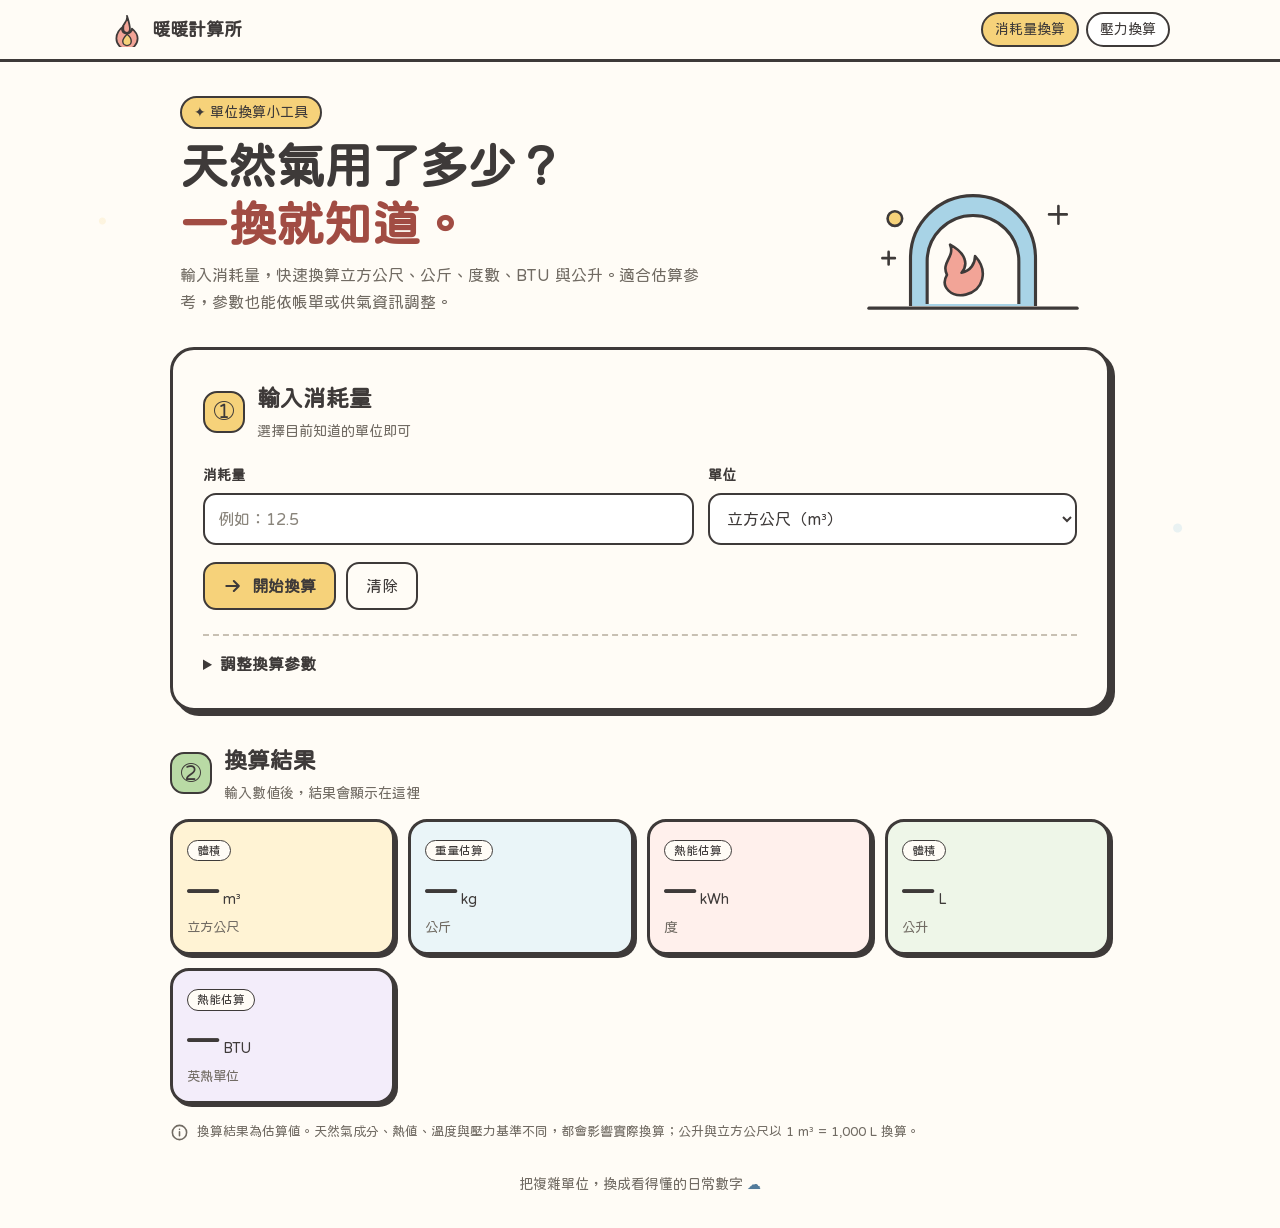
==== index.html @ 9965fb54 "建立瓦斯消耗與壓力換算工具網站 Co-authored-by: Copilot <223556219+Copilot@users.noreply.github.com>" ====
<!doctype html>
<html lang="zh-Hant-TW">
<head>
  <meta charset="utf-8">
  <meta name="viewport" content="width=device-width, initial-scale=1, viewport-fit=cover">
  <meta name="theme-color" content="#FFFCF6">
  <meta name="description" content="天然氣消耗量單位換算工具，可換算立方公尺、公斤、度（kWh）、BTU 與公升。">
  <title>天然氣消耗量換算｜暖暖計算所</title>
  <link rel="preconnect" href="https://fonts.googleapis.com">
  <link rel="preconnect" href="https://fonts.gstatic.com" crossorigin>
  <link href="https://fonts.googleapis.com/css2?family=Huninn&display=swap" rel="stylesheet">
  <link rel="stylesheet" href="gas.css">
  <script src="gas.js" defer></script>
</head>
<body>
  <header class="topbar">
    <a class="brand" href="index.html" aria-label="暖暖計算所首頁">
      <svg viewBox="0 0 48 48" aria-hidden="true">
        <path d="M24 4c2 9-7 11-7 19 0 4 3 6 7 6s7-3 7-7c5 4 8 9 8 14a15 15 0 0 1-30 0c0-7 4-13 10-17-1 6 1 9 5 9 5 0 6-5 0-24Z" fill="#F2A497" stroke="#3E3A39" stroke-width="2.5" stroke-linejoin="round"/>
        <path d="M24 30c-4 4-6 7-6 10a6 6 0 0 0 12 0c0-3-2-7-6-10Z" fill="#F6D27A" stroke="#3E3A39" stroke-width="2"/>
      </svg>
      <span>暖暖計算所</span>
    </a>
    <nav class="page-nav" aria-label="瓦斯換算工具">
      <a class="page-nav__link page-nav__link--active" href="index.html" aria-current="page">消耗量換算</a>
      <a class="page-nav__link" href="pressure.html">壓力換算</a>
    </nav>
  </header>

  <main class="page">
    <section class="intro" aria-labelledby="page-title">
      <p class="eyebrow"><span aria-hidden="true">✦</span> 單位換算小工具</p>
      <h1 id="page-title">天然氣用了多少？<br><span>一換就知道。</span></h1>
      <p class="intro__copy">輸入消耗量，快速換算立方公尺、公斤、度數、BTU 與公升。適合估算參考，參數也能依帳單或供氣資訊調整。</p>
      <div class="doodle" aria-hidden="true">
        <svg viewBox="0 0 240 150">
          <path d="M20 124h200" fill="none" stroke="#3E3A39" stroke-width="3" stroke-linecap="round"/>
          <path d="M60 122V76a60 60 0 0 1 120 0v46" fill="#A8D3E6" stroke="#3E3A39" stroke-width="3"/>
          <path d="M76 120V79a44 44 0 0 1 88 0v41" fill="#FFFCF6" stroke="#3E3A39" stroke-width="3"/>
          <path d="M95 92c-6-12 8-17 3-29 15 8 18 19 11 27 9-2 13-9 13-16 13 14 8 33-9 37-13 3-25-7-18-19Z" fill="#F2A497" stroke="#3E3A39" stroke-width="2.5" stroke-linejoin="round"/>
          <circle cx="45" cy="38" r="7" fill="#F6D27A" stroke="#3E3A39" stroke-width="2.5"/>
          <path d="M193 34h17m-8-8v17" stroke="#3E3A39" stroke-width="2.5" stroke-linecap="round"/>
          <path d="M33 76h12m-6-6v12" stroke="#3E3A39" stroke-width="2.5" stroke-linecap="round"/>
        </svg>
      </div>
    </section>

    <section class="calculator card" aria-labelledby="calculator-title">
      <div class="section-title">
        <span class="section-icon" aria-hidden="true">①</span>
        <div>
          <h2 id="calculator-title">輸入消耗量</h2>
          <p>選擇目前知道的單位即可</p>
        </div>
      </div>

      <form id="conversion-form" novalidate>
        <div class="input-row">
          <label class="field" for="amount">
            <span class="field__label">消耗量</span>
            <input id="amount" name="amount" type="number" min="0" step="any" inputmode="decimal" placeholder="例如：12.5" aria-describedby="form-error">
          </label>
          <label class="field field--unit" for="unit">
            <span class="field__label">單位</span>
            <select id="unit" name="unit">
              <option value="m3">立方公尺（m³）</option>
              <option value="kg">公斤（kg）</option>
              <option value="kwh">度（kWh）</option>
              <option value="btu">英熱單位（BTU）</option>
              <option value="l">公升（L）</option>
            </select>
          </label>
        </div>
        <p id="form-error" class="form-error" role="alert" hidden></p>
        <div class="actions">
          <button class="button button--primary" type="submit">
            <svg viewBox="0 0 24 24" aria-hidden="true"><path d="M4 12h15m-6-6 6 6-6 6" fill="none" stroke="currentColor" stroke-width="2.5" stroke-linecap="round" stroke-linejoin="round"/></svg>
            開始換算
          </button>
          <button class="button button--quiet" id="clear-button" type="reset">清除</button>
        </div>
      </form>

      <details class="settings">
        <summary>調整換算參數</summary>
        <p class="settings__hint">預設為估算值；若有帳單或供氣商提供的資料，請以實際資訊替換。</p>
        <div class="settings__grid">
          <label class="field" for="energy-factor">
            <span class="field__label">每立方公尺熱值（kWh/m³）</span>
            <input id="energy-factor" type="number" min="0" step="any" value="10.55" inputmode="decimal">
          </label>
          <label class="field" for="density-factor">
            <span class="field__label">每立方公尺重量（kg/m³）</span>
            <input id="density-factor" type="number" min="0" step="any" value="0.72" inputmode="decimal">
          </label>
        </div>
      </details>
    </section>

    <section class="results" aria-labelledby="results-title" aria-live="polite">
      <div class="section-title section-title--results">
        <span class="section-icon section-icon--green" aria-hidden="true">②</span>
        <div>
          <h2 id="results-title">換算結果</h2>
          <p id="result-caption">輸入數值後，結果會顯示在這裡</p>
        </div>
      </div>
      <div class="result-grid">
        <article class="result-card result-card--yellow">
          <span class="result-card__label">體積</span>
          <p class="result-value"><output id="result-m3">—</output><span>m³</span></p>
          <small>立方公尺</small>
        </article>
        <article class="result-card result-card--blue">
          <span class="result-card__label">重量估算</span>
          <p class="result-value"><output id="result-kg">—</output><span>kg</span></p>
          <small>公斤</small>
        </article>
        <article class="result-card result-card--coral">
          <span class="result-card__label">熱能估算</span>
          <p class="result-value"><output id="result-kwh">—</output><span>kWh</span></p>
          <small>度</small>
        </article>
        <article class="result-card result-card--green">
          <span class="result-card__label">體積</span>
          <p class="result-value"><output id="result-l">—</output><span>L</span></p>
          <small>公升</small>
        </article>
        <article class="result-card result-card--purple">
          <span class="result-card__label">熱能估算</span>
          <p class="result-value"><output id="result-btu">—</output><span>BTU</span></p>
          <small>英熱單位</small>
        </article>
      </div>
      <p class="disclaimer">
        <svg viewBox="0 0 24 24" aria-hidden="true"><circle cx="12" cy="12" r="9" fill="none" stroke="currentColor" stroke-width="2"/><path d="M12 11v5m0-8h.01" stroke="currentColor" stroke-width="2" stroke-linecap="round"/></svg>
        換算結果為估算值。天然氣成分、熱值、溫度與壓力基準不同，都會影響實際換算；公升與立方公尺以 1 m³ = 1,000 L 換算。
      </p>
    </section>

    <footer class="footer">把複雜單位，換成看得懂的日常數字 <span aria-hidden="true">☁</span></footer>
  </main>
</body>
</html>
---- gas.css ----
:root {
  color-scheme: light;
  --paper: #fffcf6;
  --ink: #3e3a39;
  --muted: #716b63;
  --coral: #f2a497;
  --yellow: #f6d27a;
  --blue: #a8d3e6;
  --green: #b9daa5;
  --line: 3px solid var(--ink);
  --shadow: 5px 5px 0 var(--ink);
  font-family: "Huninn", "PingFang TC", "Noto Sans TC", "Microsoft JhengHei", sans-serif;
  scroll-behavior: smooth;
}

*, *::before, *::after { box-sizing: border-box; }

body {
  margin: 0;
  color: var(--ink);
  background:
    radial-gradient(circle at 8% 18%, rgb(246 210 122 / 18%) 0 3px, transparent 4px),
    radial-gradient(circle at 92% 43%, rgb(168 211 230 / 25%) 0 4px, transparent 5px),
    var(--paper);
  font-size: 16px;
  line-height: 1.65;
}

button, input, select { font: inherit; }
button, select { color: inherit; }
a { color: inherit; }
svg { display: block; }
:focus-visible { outline: 3px dashed #527b65; outline-offset: 4px; }

.topbar {
  display: flex;
  min-height: 62px;
  align-items: center;
  justify-content: space-between;
  gap: 12px;
  border-bottom: var(--line);
  background: var(--paper);
  padding: 8px max(16px, calc((100vw - 1060px) / 2));
}

.brand {
  display: inline-flex;
  align-items: center;
  gap: 8px;
  font-size: 18px;
  font-weight: 700;
  text-decoration: none;
  white-space: nowrap;
}

.brand svg { width: 34px; height: 34px; }
.page-nav { display: flex; flex-wrap: wrap; justify-content: flex-end; gap: 7px; }
.page-nav__link { border: 2px solid var(--ink); border-radius: 999px; background: white; padding: 4px 12px; font-size: 14px; text-decoration: none; transition: background .15s ease; }
.page-nav__link:hover, .page-nav__link--active { background: var(--yellow); }

.page { width: min(940px, calc(100% - 32px)); margin: 0 auto; padding-bottom: 32px; }

.intro {
  position: relative;
  display: grid;
  min-height: 250px;
  align-content: center;
  padding: 34px 270px 32px 10px;
}

.eyebrow {
  width: fit-content;
  margin: 0 0 9px;
  border: 2px solid var(--ink);
  border-radius: 999px;
  background: var(--yellow);
  padding: 3px 12px;
  font-size: 14px;
}

h1, h2, p { margin-top: 0; }
h1 { margin-bottom: 9px; font-size: clamp(32px, 5vw, 48px); line-height: 1.2; }
h1 span { color: #a14c43; }
.intro__copy { max-width: 530px; margin: 0; color: var(--muted); }
.doodle { position: absolute; right: 12px; bottom: 12px; width: min(250px, 34%); }

.card { border: var(--line); border-radius: 24px; background: var(--paper); box-shadow: var(--shadow); }
.calculator { padding: clamp(18px, 4vw, 30px); }
.section-title { display: flex; align-items: center; gap: 12px; margin-bottom: 21px; }
.section-icon { display: grid; width: 42px; height: 42px; flex: 0 0 42px; place-items: center; border: 2px solid var(--ink); border-radius: 14px; background: var(--yellow); font-size: 22px; }
.section-icon--green { background: var(--green); }
.section-title h2 { margin: 0; font-size: 23px; }
.section-title p { margin: 2px 0 0; color: var(--muted); font-size: 14px; }

.input-row { display: grid; grid-template-columns: minmax(0, 1fr) minmax(190px, .75fr); gap: 14px; }
.field { display: grid; gap: 6px; min-width: 0; }
.field__label { font-size: 14px; font-weight: 700; }
.field input, .field select {
  width: 100%;
  min-height: 52px;
  border: 2px solid var(--ink);
  border-radius: 13px;
  background: white;
  padding: 9px 13px;
}
.field input::placeholder { color: #89847b; }
.field input:focus, .field select:focus { outline: 3px dashed #527b65; outline-offset: 3px; }

.actions { display: flex; flex-wrap: wrap; gap: 10px; margin-top: 17px; }
.button { display: inline-flex; min-height: 48px; align-items: center; justify-content: center; gap: 9px; border: 2px solid var(--ink); border-radius: 13px; padding: 8px 18px; cursor: pointer; transition: transform .15s ease, box-shadow .15s ease; }
.button:hover { transform: translateY(-2px); box-shadow: 2px 3px 0 var(--ink); }
.button--primary { background: var(--yellow); font-weight: 700; }
.button--primary svg { width: 20px; height: 20px; }
.button--quiet { background: transparent; }

.form-error { margin: 10px 0 0; color: #9d2922; font-size: 14px; }
.settings { margin-top: 24px; border-top: 2px dashed #c8c0b3; padding-top: 15px; }
.settings summary { width: fit-content; cursor: pointer; font-weight: 700; }
.settings__hint { margin: 8px 0 12px; color: var(--muted); font-size: 14px; }
.settings__grid { display: grid; grid-template-columns: repeat(2, minmax(0, 1fr)); gap: 14px; }
.settings .field input { min-height: 45px; }

.results { padding-top: 31px; }
.section-title--results { margin-bottom: 14px; }
.result-grid { display: grid; grid-template-columns: repeat(4, minmax(0, 1fr)); gap: 13px; }
.result-card { min-width: 0; border: var(--line); border-radius: 19px; padding: 14px; box-shadow: 3px 3px 0 var(--ink); }
.result-card--yellow { background: #fff3d4; }
.result-card--blue { background: #eaf5f8; }
.result-card--coral { background: #fff0ec; }
.result-card--green { background: #eef6e8; }
.result-card--purple { background: #f3edfa; }
.result-card__label { display: inline-block; border: 1.5px solid var(--ink); border-radius: 999px; background: var(--paper); padding: 0 9px; font-size: 12px; }
.result-value { display: flex; align-items: baseline; gap: 5px; overflow-wrap: anywhere; margin: 12px 0 0; font-size: clamp(23px, 4vw, 31px); font-weight: 700; line-height: 1.25; font-variant-numeric: tabular-nums; }
.result-value span { flex: 0 0 auto; font-size: 14px; font-weight: 400; }
.result-card small { display: block; margin-top: 3px; color: var(--muted); }

.disclaimer { display: flex; align-items: flex-start; gap: 8px; margin: 17px 0 0; color: var(--muted); font-size: 13px; }
.disclaimer svg { width: 19px; height: 19px; flex: 0 0 19px; margin-top: 2px; }
.footer { padding-top: 31px; color: var(--muted); text-align: center; font-size: 14px; }
.footer span { color: #527b9b; }

.pressure-intro { min-height: 0; padding-block: 35px 20px; }
.pressure-intro .intro__copy { max-width: 700px; }
.pressure-card { padding: clamp(18px, 4vw, 30px); }
.pressure-results { margin-top: 24px; }
.table-wrap { overflow-x: auto; border: 2px solid var(--ink); border-radius: 14px; background: white; -webkit-overflow-scrolling: touch; }
.conversion-table { width: 100%; min-width: 760px; border-collapse: collapse; font-variant-numeric: tabular-nums; }
.conversion-table th, .conversion-table td { border: 1px solid #6f7774; padding: 9px 10px; text-align: right; white-space: nowrap; }
.conversion-table thead th { background: #39e6c6; text-align: center; }
.conversion-table thead th:first-child, .conversion-table tbody th { background: #b7f5eb; }
.conversion-table tbody th { position: sticky; left: 0; z-index: 1; text-align: left; }
.conversion-table tbody tr:nth-child(even) { background: #e6fbf7; }
.conversion-table .matrix-self { background: #d3f0b5; font-weight: 700; }
.matrix-note { margin: 11px 0 0; color: var(--muted); font-size: 13px; }

@media (max-width: 640px) {
  .intro { min-height: 0; padding: 28px 4px 22px; }
  .intro__copy { max-width: 75%; }
  .doodle { right: 0; bottom: 12px; width: 30%; }
  .result-grid { grid-template-columns: repeat(2, minmax(0, 1fr)); }
}

@media (max-width: 430px) {
  .topbar { min-height: 56px; padding-inline: 12px; }
  .brand { gap: 5px; font-size: 16px; }
  .brand svg { width: 30px; height: 30px; }
  .page-nav { gap: 5px; }
  .page-nav__link { padding: 4px 8px; font-size: 12px; }
  .page { width: min(100% - 24px, 940px); }
  .intro__copy { max-width: 100%; padding-right: 68px; font-size: 14px; }
  .doodle { right: -5px; bottom: 4px; width: 90px; opacity: .8; }
  .input-row, .settings__grid { grid-template-columns: 1fr; gap: 11px; }
  .field--unit { max-width: none; }
  .result-card { padding: 11px; }
}

@media (prefers-reduced-motion: reduce) {
  *, *::before, *::after { scroll-behavior: auto !important; transition-duration: .01ms !important; }
}
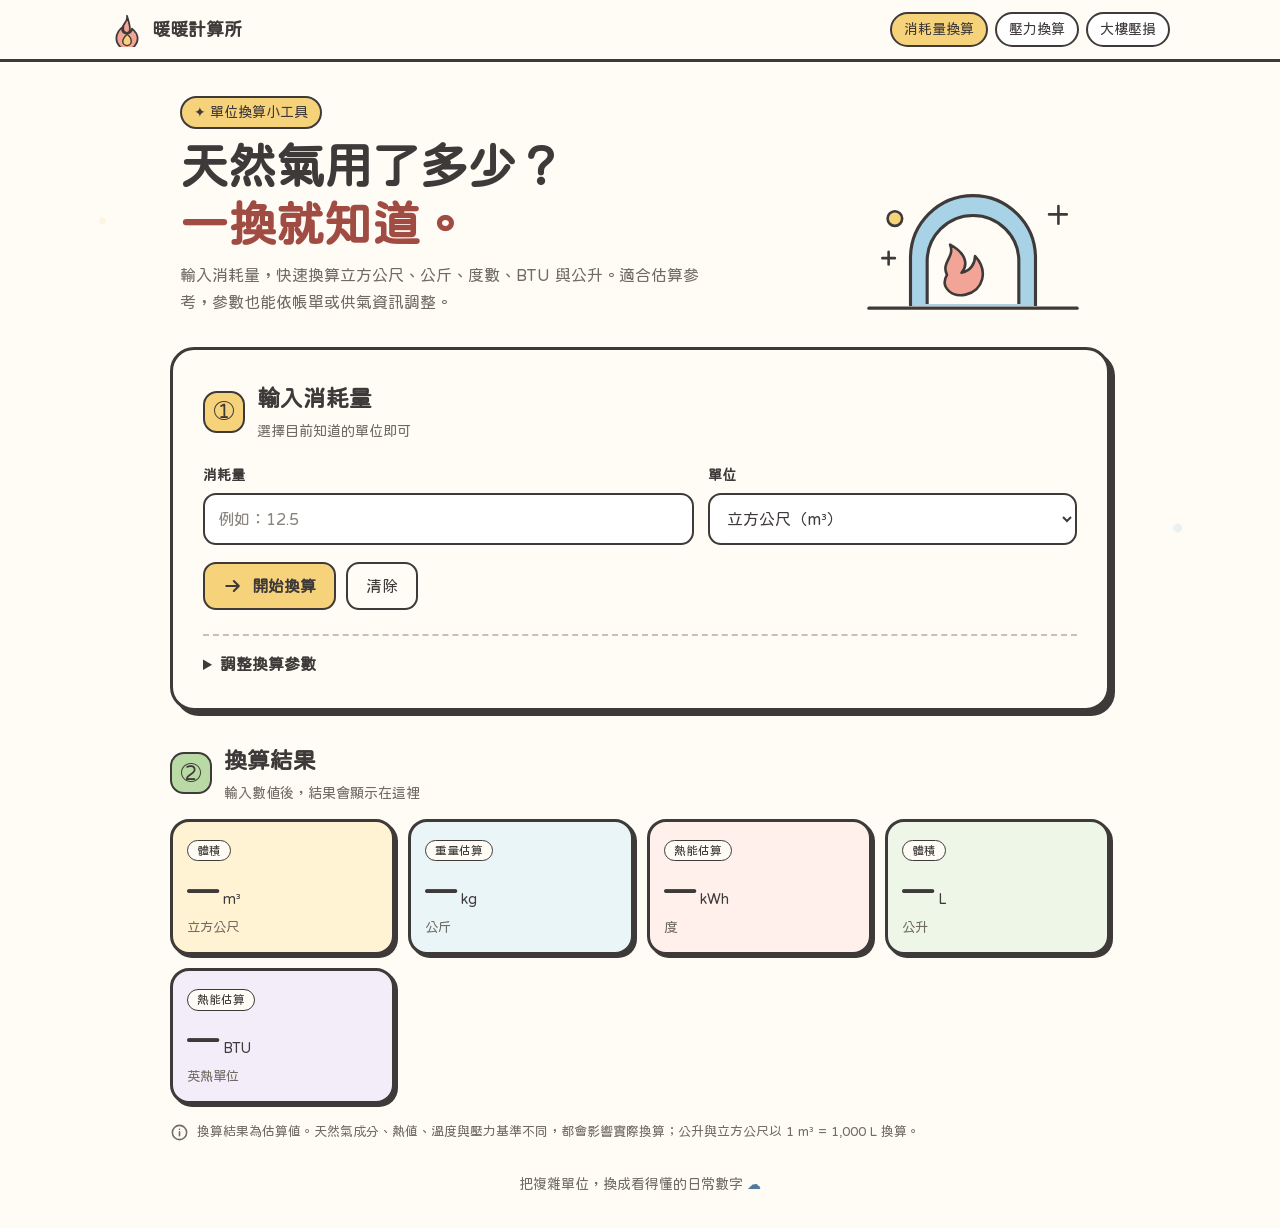
==== commit 773fbfcd: "新增大樓瓦斯管線壓損估算 Co-authored-by: Copilot <223556219+Copilot@users.noreply.github.com>" ====
--- a/index.html
+++ b/index.html
@@ -24,6 +24,7 @@
     <nav class="page-nav" aria-label="瓦斯換算工具">
       <a class="page-nav__link page-nav__link--active" href="index.html" aria-current="page">消耗量換算</a>
       <a class="page-nav__link" href="pressure.html">壓力換算</a>
+      <a class="page-nav__link" href="pipe-loss.html">大樓壓損</a>
     </nav>
   </header>
 
--- a/gas.css
+++ b/gas.css
@@ -150,14 +150,35 @@
 .conversion-table thead th:first-child, .conversion-table tbody th { background: #b7f5eb; }
 .conversion-table tbody th { position: sticky; left: 0; z-index: 1; text-align: left; }
 .conversion-table tbody tr:nth-child(even) { background: #e6fbf7; }
-.conversion-table .matrix-self { background: #d3f0b5; font-weight: 700; }
-.matrix-note { margin: 11px 0 0; color: var(--muted); font-size: 13px; }
-
+
+.building-fields { display: grid; grid-template-columns: repeat(3, minmax(0, 1fr)); gap: 14px; }
+.settings__hint { margin: 14px 0 0; color: var(--muted); font-size: 14px; }
+.segments-card, .loss-output { margin-top: 24px; }
+.segment-table-wrap { overflow-x: auto; border: 2px solid var(--ink); border-radius: 14px; background: white; -webkit-overflow-scrolling: touch; }
+.segment-table { width: 100%; min-width: 930px; border-collapse: collapse; font-variant-numeric: tabular-nums; }
+.segment-table th, .segment-table td { border: 1px solid #b9b3a9; padding: 7px; text-align: center; vertical-align: middle; }
+.segment-table thead th { background: #eaf5f8; font-size: 13px; white-space: nowrap; }
+.segment-table td input { width: 100%; min-width: 68px; min-height: 40px; border: 1.5px solid #827b71; border-radius: 8px; background: var(--paper); padding: 5px 7px; text-align: center; font-variant-numeric: tabular-nums; }
+.segment-table td input:focus { outline: 3px dashed #527b65; outline-offset: 2px; }
+.segment-table td:nth-child(1) input, .segment-table td:nth-child(2) input { min-width: 84px; }
+.remove-segment { min-height: 36px; border: 1.5px solid var(--ink); border-radius: 8px; background: #fff0ec; padding: 4px 8px; cursor: pointer; white-space: nowrap; }
+.remove-segment:disabled { opacity: .45; cursor: not-allowed; }
+.loss-summary { grid-template-columns: repeat(4, minmax(0, 1fr)); }
+.loss-summary .result-value { font-size: clamp(20px, 3vw, 29px); }
+.pressure-status { margin: 17px 0 14px; border: 2px dashed var(--ink); border-radius: 12px; background: #fff3d4; padding: 10px 13px; font-weight: 700; }
+.pressure-status[data-state="ok"] { background: #eef6e8; }
+.pressure-status[data-state="error"] { background: #fff0ec; color: #8c2822; }
+.result-table-wrap { margin-top: 12px; }
+.result-table { min-width: 1020px; }
+.formula-note { margin-top: 20px; border-top: 2px dashed #c8c0b3; padding-top: 14px; }
+.formula-note summary { width: fit-content; cursor: pointer; font-weight: 700; }
+.formula-note p { margin: 10px 0 0; color: var(--muted); font-size: 14px; }
 @media (max-width: 640px) {
   .intro { min-height: 0; padding: 28px 4px 22px; }
   .intro__copy { max-width: 75%; }
   .doodle { right: 0; bottom: 12px; width: 30%; }
   .result-grid { grid-template-columns: repeat(2, minmax(0, 1fr)); }
+  .building-fields { grid-template-columns: repeat(2, minmax(0, 1fr)); }
 }
 
 @media (max-width: 430px) {
@@ -170,6 +191,7 @@
   .intro__copy { max-width: 100%; padding-right: 68px; font-size: 14px; }
   .doodle { right: -5px; bottom: 4px; width: 90px; opacity: .8; }
   .input-row, .settings__grid { grid-template-columns: 1fr; gap: 11px; }
+  .building-fields { grid-template-columns: 1fr; gap: 11px; }
   .field--unit { max-width: none; }
   .result-card { padding: 11px; }
 }
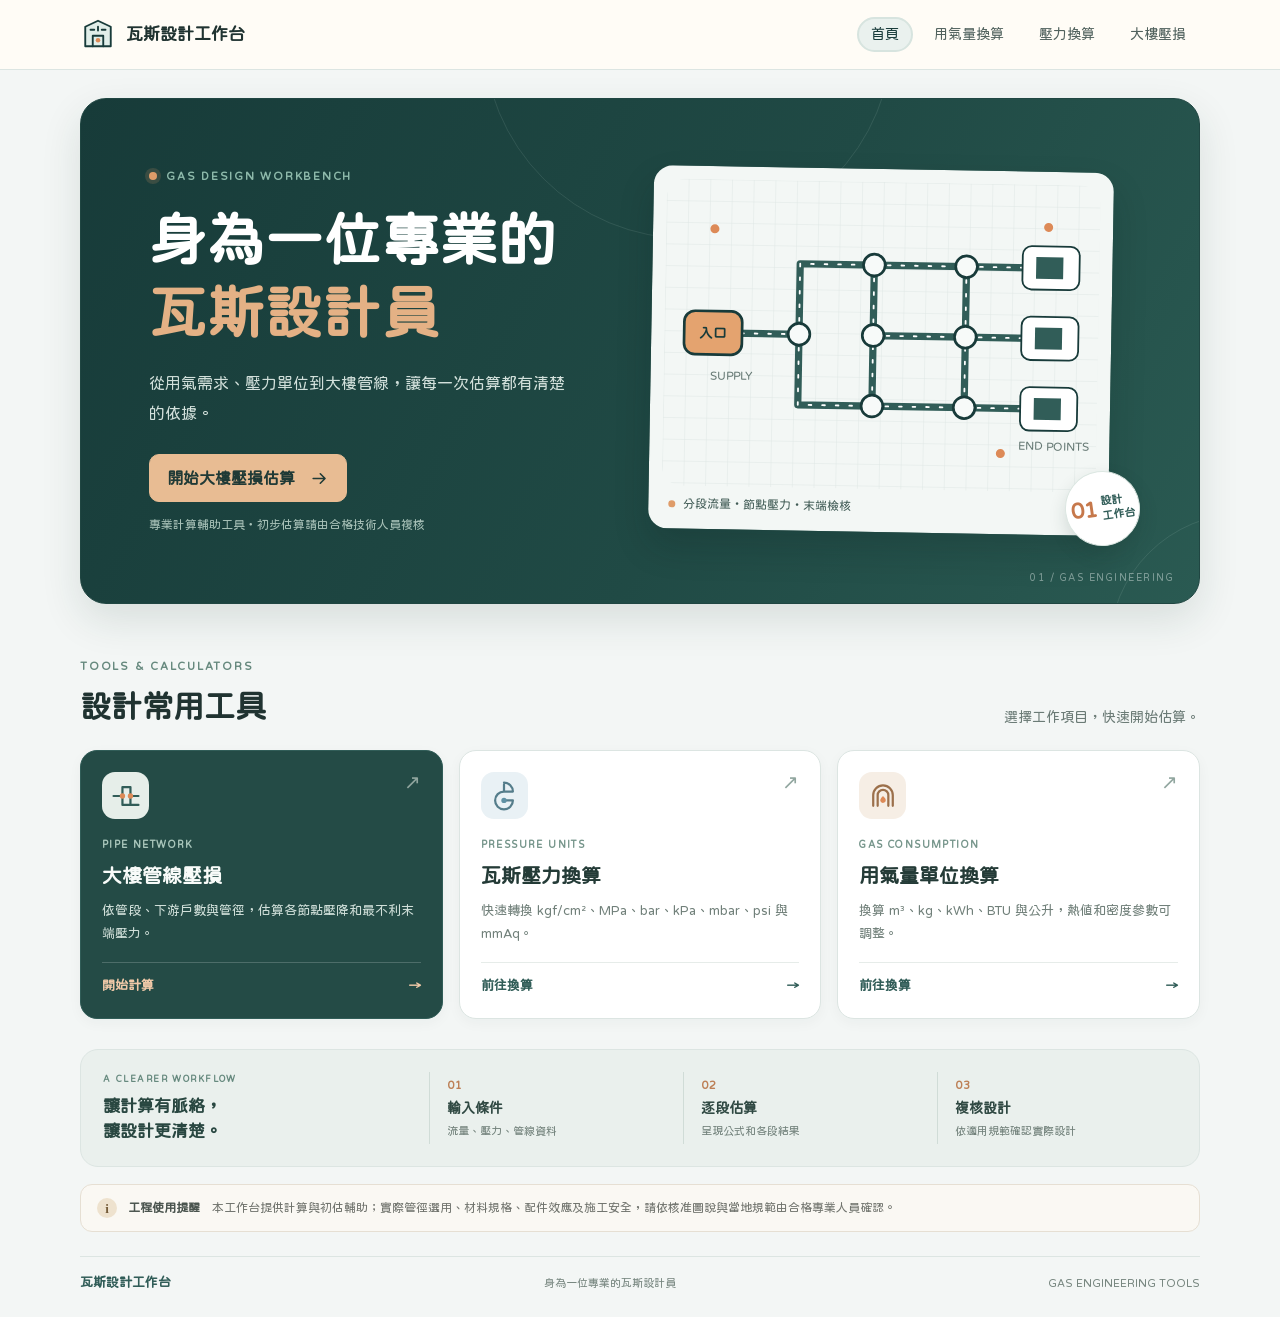
==== commit 9aea8eed: "Redesign professional gas engineering homepage Co-authored-by: Copilot <223556219+Copilot@users.nore" ====
--- a/index.html
+++ b/index.html
@@ -3,143 +3,149 @@
 <head>
   <meta charset="utf-8">
   <meta name="viewport" content="width=device-width, initial-scale=1, viewport-fit=cover">
-  <meta name="theme-color" content="#FFFCF6">
-  <meta name="description" content="天然氣消耗量單位換算工具，可換算立方公尺、公斤、度（kWh）、BTU 與公升。">
-  <title>天然氣消耗量換算｜暖暖計算所</title>
+  <meta name="theme-color" content="#f4f6f7">
+  <meta name="description" content="身為一位專業的瓦斯設計員，使用用氣量、壓力與大樓管線壓損工具，快速完成初步估算。">
+  <title>身為一位專業的瓦斯設計員｜瓦斯設計工作台</title>
   <link rel="preconnect" href="https://fonts.googleapis.com">
   <link rel="preconnect" href="https://fonts.gstatic.com" crossorigin>
   <link href="https://fonts.googleapis.com/css2?family=Huninn&display=swap" rel="stylesheet">
   <link rel="stylesheet" href="gas.css">
-  <script src="gas.js" defer></script>
 </head>
-<body>
-  <header class="topbar">
-    <a class="brand" href="index.html" aria-label="暖暖計算所首頁">
+<body class="home-page">
+  <header class="topbar home-topbar">
+    <a class="brand" href="index.html" aria-label="瓦斯設計工作台首頁">
       <svg viewBox="0 0 48 48" aria-hidden="true">
-        <path d="M24 4c2 9-7 11-7 19 0 4 3 6 7 6s7-3 7-7c5 4 8 9 8 14a15 15 0 0 1-30 0c0-7 4-13 10-17-1 6 1 9 5 9 5 0 6-5 0-24Z" fill="#F2A497" stroke="#3E3A39" stroke-width="2.5" stroke-linejoin="round"/>
-        <path d="M24 30c-4 4-6 7-6 10a6 6 0 0 0 12 0c0-3-2-7-6-10Z" fill="#F6D27A" stroke="#3E3A39" stroke-width="2"/>
+        <path d="M7 39V13l17-8 17 8v26H7Z" fill="#e1eee9" stroke="#183b3a" stroke-width="2.5" stroke-linejoin="round"/>
+        <path d="M17 39V25h14v14M14 17h5m10 0h5M24 13v5" fill="none" stroke="#183b3a" stroke-width="2.5" stroke-linecap="round" stroke-linejoin="round"/>
+        <circle cx="24" cy="31" r="3" fill="#dd8a57"/>
       </svg>
-      <span>暖暖計算所</span>
+      <span>瓦斯設計工作台</span>
     </a>
-    <nav class="page-nav" aria-label="瓦斯換算工具">
-      <a class="page-nav__link page-nav__link--active" href="index.html" aria-current="page">消耗量換算</a>
+    <nav class="page-nav" aria-label="主選單">
+      <a class="page-nav__link page-nav__link--active" href="index.html" aria-current="page">首頁</a>
+      <a class="page-nav__link" href="consumption.html">用氣量換算</a>
       <a class="page-nav__link" href="pressure.html">壓力換算</a>
       <a class="page-nav__link" href="pipe-loss.html">大樓壓損</a>
     </nav>
   </header>
 
-  <main class="page">
-    <section class="intro" aria-labelledby="page-title">
-      <p class="eyebrow"><span aria-hidden="true">✦</span> 單位換算小工具</p>
-      <h1 id="page-title">天然氣用了多少？<br><span>一換就知道。</span></h1>
-      <p class="intro__copy">輸入消耗量，快速換算立方公尺、公斤、度數、BTU 與公升。適合估算參考，參數也能依帳單或供氣資訊調整。</p>
-      <div class="doodle" aria-hidden="true">
-        <svg viewBox="0 0 240 150">
-          <path d="M20 124h200" fill="none" stroke="#3E3A39" stroke-width="3" stroke-linecap="round"/>
-          <path d="M60 122V76a60 60 0 0 1 120 0v46" fill="#A8D3E6" stroke="#3E3A39" stroke-width="3"/>
-          <path d="M76 120V79a44 44 0 0 1 88 0v41" fill="#FFFCF6" stroke="#3E3A39" stroke-width="3"/>
-          <path d="M95 92c-6-12 8-17 3-29 15 8 18 19 11 27 9-2 13-9 13-16 13 14 8 33-9 37-13 3-25-7-18-19Z" fill="#F2A497" stroke="#3E3A39" stroke-width="2.5" stroke-linejoin="round"/>
-          <circle cx="45" cy="38" r="7" fill="#F6D27A" stroke="#3E3A39" stroke-width="2.5"/>
-          <path d="M193 34h17m-8-8v17" stroke="#3E3A39" stroke-width="2.5" stroke-linecap="round"/>
-          <path d="M33 76h12m-6-6v12" stroke="#3E3A39" stroke-width="2.5" stroke-linecap="round"/>
-        </svg>
+  <main class="home-main">
+    <section class="home-hero" aria-labelledby="home-title">
+      <div class="home-hero__copy">
+        <p class="home-eyebrow"><span aria-hidden="true"></span> GAS DESIGN WORKBENCH</p>
+        <h1 id="home-title">身為一位專業的<br><span>瓦斯設計員</span></h1>
+        <p class="home-hero__lead">從用氣需求、壓力單位到大樓管線，讓每一次估算都有清楚的依據。</p>
+        <a class="home-cta" href="pipe-loss.html">
+          開始大樓壓損估算
+          <svg viewBox="0 0 24 24" aria-hidden="true"><path d="M4 12h15m-6-6 6 6-6 6" fill="none" stroke="currentColor" stroke-width="2" stroke-linecap="round" stroke-linejoin="round"/></svg>
+        </a>
+        <p class="home-hero__note">專業計算輔助工具・初步估算請由合格技術人員複核</p>
+      </div>
+      <div class="home-hero__visual" aria-hidden="true">
+        <div class="schematic">
+          <svg viewBox="0 0 480 340">
+            <defs>
+              <pattern id="grid" width="24" height="24" patternUnits="userSpaceOnUse">
+                <path d="M24 0H0V24" fill="none" stroke="#dce5e2" stroke-width="1"/>
+              </pattern>
+            </defs>
+            <rect width="480" height="340" rx="22" fill="url(#grid)"/>
+            <path d="M55 170h94m0 0v-78h82m-82 78v78h82m0-156v156m0-156h102m-102 78h102m-102 78h102m0-156v156m0-156h82m-82 78h82m-82 78h82" fill="none" stroke="#315d58" stroke-width="8" stroke-linecap="round" stroke-linejoin="round"/>
+            <path d="M55 170h94m0 0v-78h82m-82 78v78h82m0-156v156m0-156h102m-102 78h102m-102 78h102m0-156v156m0-156h82m-82 78h82m-82 78h82" fill="none" stroke="#fff" stroke-width="2" stroke-dasharray="3 12" stroke-linecap="round"/>
+            <rect x="22" y="146" width="64" height="48" rx="12" fill="#e4a36f" stroke="#183b3a" stroke-width="3"/>
+            <text x="54" y="176" text-anchor="middle" fill="#183b3a" font-size="15" font-weight="700">入口</text>
+            <g fill="#f7faf9" stroke="#183b3a" stroke-width="3">
+              <circle cx="149" cy="170" r="12"/><circle cx="231" cy="92" r="12"/><circle cx="231" cy="170" r="12"/><circle cx="231" cy="248" r="12"/>
+              <circle cx="333" cy="92" r="12"/><circle cx="333" cy="170" r="12"/><circle cx="333" cy="248" r="12"/>
+            </g>
+            <g fill="#fff" stroke="#183b3a" stroke-width="2">
+              <rect x="395" y="68" width="63" height="48" rx="10"/><rect x="395" y="146" width="63" height="48" rx="10"/><rect x="395" y="224" width="63" height="48" rx="10"/>
+            </g>
+            <g fill="#315d58">
+              <path d="M410 104V80h30v24m-22 0V91h14v13"/><path d="M410 182v-24h30v24m-22 0v-13h14v13"/><path d="M410 260v-24h30v24m-22 0v-13h14v13"/>
+            </g>
+            <g fill="#dd8a57"><circle cx="54" cy="55" r="5"/><circle cx="423" cy="47" r="5"/><circle cx="374" cy="298" r="5"/></g>
+            <text x="51" y="222" fill="#657873" font-size="13">SUPPLY</text>
+            <text x="393" y="294" fill="#657873" font-size="13">END POINTS</text>
+          </svg>
+          <div class="schematic__tag"><span></span> 分段流量・節點壓力・末端檢核</div>
+        </div>
+        <div class="hero-stamp"><strong>01</strong><span>設計<br>工作台</span></div>
+      </div>
+      <div class="hero-index" aria-hidden="true">01 / GAS ENGINEERING</div>
+    </section>
+
+    <section class="tools-section" aria-labelledby="tools-title">
+      <div class="home-section-heading">
+        <div>
+          <p class="home-kicker">TOOLS &amp; CALCULATORS</p>
+          <h2 id="tools-title">設計常用工具</h2>
+        </div>
+        <p>選擇工作項目，快速開始估算。</p>
+      </div>
+
+      <div class="tool-grid">
+        <a class="tool-card tool-card--featured" href="pipe-loss.html">
+          <div class="tool-card__top">
+            <span class="tool-card__icon" aria-hidden="true">
+              <svg viewBox="0 0 36 36"><path d="M4 18h10V8h9v10h9M14 18v10h9V18m0 0v10h9" fill="none" stroke="currentColor" stroke-width="2.5" stroke-linecap="round" stroke-linejoin="round"/><circle cx="14" cy="18" r="3" fill="#dd8a57"/><circle cx="23" cy="18" r="3" fill="#dd8a57"/></svg>
+            </span>
+            <span class="tool-card__arrow" aria-hidden="true">↗</span>
+          </div>
+          <span class="tool-card__eyebrow">PIPE NETWORK</span>
+          <h3>大樓管線壓損</h3>
+          <p>依管段、下游戶數與管徑，估算各節點壓降和最不利末端壓力。</p>
+          <span class="tool-card__link">開始計算 <span aria-hidden="true">→</span></span>
+        </a>
+
+        <a class="tool-card" href="pressure.html">
+          <div class="tool-card__top">
+            <span class="tool-card__icon tool-card__icon--blue" aria-hidden="true">
+              <svg viewBox="0 0 36 36"><path d="M18 5v8m0 0a10 10 0 1 0 10 10H18m0-10h10A10 10 0 0 0 18 3" fill="none" stroke="currentColor" stroke-width="2.5" stroke-linecap="round" stroke-linejoin="round"/><circle cx="18" cy="23" r="3" fill="#5f91a4"/></svg>
+            </span>
+            <span class="tool-card__arrow" aria-hidden="true">↗</span>
+          </div>
+          <span class="tool-card__eyebrow">PRESSURE UNITS</span>
+          <h3>瓦斯壓力換算</h3>
+          <p>快速轉換 kgf/cm²、MPa、bar、kPa、mbar、psi 與 mmAq。</p>
+          <span class="tool-card__link">前往換算 <span aria-hidden="true">→</span></span>
+        </a>
+
+        <a class="tool-card" href="consumption.html">
+          <div class="tool-card__top">
+            <span class="tool-card__icon tool-card__icon--sand" aria-hidden="true">
+              <svg viewBox="0 0 36 36"><path d="M7 29V17a11 11 0 0 1 22 0v12M12 29V17a6 6 0 0 1 12 0v12" fill="none" stroke="currentColor" stroke-width="2.5" stroke-linecap="round"/><path d="M18 18c-3 3-4 5-2 7 2 2 6 0 5-3-.3-1-1-2-3-4Z" fill="#dd8a57"/></svg>
+            </span>
+            <span class="tool-card__arrow" aria-hidden="true">↗</span>
+          </div>
+          <span class="tool-card__eyebrow">GAS CONSUMPTION</span>
+          <h3>用氣量單位換算</h3>
+          <p>換算 m³、kg、kWh、BTU 與公升，熱值和密度參數可調整。</p>
+          <span class="tool-card__link">前往換算 <span aria-hidden="true">→</span></span>
+        </a>
       </div>
     </section>
 
-    <section class="calculator card" aria-labelledby="calculator-title">
-      <div class="section-title">
-        <span class="section-icon" aria-hidden="true">①</span>
-        <div>
-          <h2 id="calculator-title">輸入消耗量</h2>
-          <p>選擇目前知道的單位即可</p>
-        </div>
+    <section class="method-strip" aria-label="工作流程">
+      <div class="method-strip__title">
+        <span class="home-kicker">A CLEARER WORKFLOW</span>
+        <strong>讓計算有脈絡，<br>讓設計更清楚。</strong>
       </div>
-
-      <form id="conversion-form" novalidate>
-        <div class="input-row">
-          <label class="field" for="amount">
-            <span class="field__label">消耗量</span>
-            <input id="amount" name="amount" type="number" min="0" step="any" inputmode="decimal" placeholder="例如：12.5" aria-describedby="form-error">
-          </label>
-          <label class="field field--unit" for="unit">
-            <span class="field__label">單位</span>
-            <select id="unit" name="unit">
-              <option value="m3">立方公尺（m³）</option>
-              <option value="kg">公斤（kg）</option>
-              <option value="kwh">度（kWh）</option>
-              <option value="btu">英熱單位（BTU）</option>
-              <option value="l">公升（L）</option>
-            </select>
-          </label>
-        </div>
-        <p id="form-error" class="form-error" role="alert" hidden></p>
-        <div class="actions">
-          <button class="button button--primary" type="submit">
-            <svg viewBox="0 0 24 24" aria-hidden="true"><path d="M4 12h15m-6-6 6 6-6 6" fill="none" stroke="currentColor" stroke-width="2.5" stroke-linecap="round" stroke-linejoin="round"/></svg>
-            開始換算
-          </button>
-          <button class="button button--quiet" id="clear-button" type="reset">清除</button>
-        </div>
-      </form>
-
-      <details class="settings">
-        <summary>調整換算參數</summary>
-        <p class="settings__hint">預設為估算值；若有帳單或供氣商提供的資料，請以實際資訊替換。</p>
-        <div class="settings__grid">
-          <label class="field" for="energy-factor">
-            <span class="field__label">每立方公尺熱值（kWh/m³）</span>
-            <input id="energy-factor" type="number" min="0" step="any" value="10.55" inputmode="decimal">
-          </label>
-          <label class="field" for="density-factor">
-            <span class="field__label">每立方公尺重量（kg/m³）</span>
-            <input id="density-factor" type="number" min="0" step="any" value="0.72" inputmode="decimal">
-          </label>
-        </div>
-      </details>
+      <div class="method-step"><span>01</span><strong>輸入條件</strong><small>流量、壓力、管線資料</small></div>
+      <div class="method-step"><span>02</span><strong>逐段估算</strong><small>呈現公式和各段結果</small></div>
+      <div class="method-step"><span>03</span><strong>複核設計</strong><small>依適用規範確認實際設計</small></div>
     </section>
 
-    <section class="results" aria-labelledby="results-title" aria-live="polite">
-      <div class="section-title section-title--results">
-        <span class="section-icon section-icon--green" aria-hidden="true">②</span>
-        <div>
-          <h2 id="results-title">換算結果</h2>
-          <p id="result-caption">輸入數值後，結果會顯示在這裡</p>
-        </div>
-      </div>
-      <div class="result-grid">
-        <article class="result-card result-card--yellow">
-          <span class="result-card__label">體積</span>
-          <p class="result-value"><output id="result-m3">—</output><span>m³</span></p>
-          <small>立方公尺</small>
-        </article>
-        <article class="result-card result-card--blue">
-          <span class="result-card__label">重量估算</span>
-          <p class="result-value"><output id="result-kg">—</output><span>kg</span></p>
-          <small>公斤</small>
-        </article>
-        <article class="result-card result-card--coral">
-          <span class="result-card__label">熱能估算</span>
-          <p class="result-value"><output id="result-kwh">—</output><span>kWh</span></p>
-          <small>度</small>
-        </article>
-        <article class="result-card result-card--green">
-          <span class="result-card__label">體積</span>
-          <p class="result-value"><output id="result-l">—</output><span>L</span></p>
-          <small>公升</small>
-        </article>
-        <article class="result-card result-card--purple">
-          <span class="result-card__label">熱能估算</span>
-          <p class="result-value"><output id="result-btu">—</output><span>BTU</span></p>
-          <small>英熱單位</small>
-        </article>
-      </div>
-      <p class="disclaimer">
-        <svg viewBox="0 0 24 24" aria-hidden="true"><circle cx="12" cy="12" r="9" fill="none" stroke="currentColor" stroke-width="2"/><path d="M12 11v5m0-8h.01" stroke="currentColor" stroke-width="2" stroke-linecap="round"/></svg>
-        換算結果為估算值。天然氣成分、熱值、溫度與壓力基準不同，都會影響實際換算；公升與立方公尺以 1 m³ = 1,000 L 換算。
-      </p>
-    </section>
+    <aside class="home-disclaimer">
+      <span class="home-disclaimer__icon" aria-hidden="true">i</span>
+      <p><strong>工程使用提醒</strong>　本工作台提供計算與初估輔助；實際管徑選用、材料規格、配件效應及施工安全，請依核准圖說與當地規範由合格專業人員確認。</p>
+    </aside>
 
-    <footer class="footer">把複雜單位，換成看得懂的日常數字 <span aria-hidden="true">☁</span></footer>
+    <footer class="home-footer">
+      <a class="home-footer__brand" href="index.html">瓦斯設計工作台</a>
+      <span>身為一位專業的瓦斯設計員</span>
+      <span>GAS ENGINEERING TOOLS</span>
+    </footer>
   </main>
 </body>
 </html>
--- a/gas.css
+++ b/gas.css
@@ -199,3 +199,122 @@
 @media (prefers-reduced-motion: reduce) {
   *, *::before, *::after { scroll-behavior: auto !important; transition-duration: .01ms !important; }
 }
+
+/* Professional tool landing page */
+.home-page { background: #f3f6f5; color: #203331; }
+.home-topbar { min-height: 70px; border-bottom: 1px solid #dce5e2; padding-inline: max(20px, calc((100vw - 1120px) / 2)); }
+.home-topbar .brand { gap: 10px; font-size: 17px; }
+.home-topbar .brand svg { width: 36px; height: 36px; }
+.home-topbar .page-nav__link { border-color: transparent; background: transparent; color: #50615d; font-size: 14px; }
+.home-topbar .page-nav__link:hover, .home-topbar .page-nav__link--active { border-color: #d7e4df; background: #eaf1ee; color: #183b3a; }
+.home-main { width: min(1120px, calc(100% - 40px)); margin-inline: auto; padding: 28px 0 24px; }
+.home-hero {
+  position: relative;
+  display: grid;
+  min-height: 430px;
+  grid-template-columns: minmax(0, .95fr) minmax(0, 1.05fr);
+  align-items: center;
+  gap: 28px;
+  overflow: hidden;
+  border: 1px solid #204642;
+  border-radius: 26px;
+  background: linear-gradient(118deg, #173b39 0%, #204a45 58%, #2a5a52 100%);
+  padding: clamp(32px, 6vw, 68px);
+  color: #f8fbf9;
+  box-shadow: 0 16px 40px rgb(25 54 49 / 12%);
+}
+.home-hero::before, .home-hero::after { position: absolute; border: 1px solid rgb(227 240 235 / 10%); border-radius: 50%; content: ""; pointer-events: none; }
+.home-hero::before { width: 410px; height: 410px; top: -270px; left: 36%; }
+.home-hero::after { width: 270px; height: 270px; right: -180px; bottom: -180px; }
+.home-hero__copy, .home-hero__visual { position: relative; z-index: 1; }
+.home-eyebrow, .home-kicker { color: #8db9aa; font-size: 11px; font-weight: 700; letter-spacing: .16em; }
+.home-eyebrow { display: flex; align-items: center; gap: 9px; margin: 0 0 18px; }
+.home-eyebrow span { width: 8px; height: 8px; border-radius: 50%; background: #df9c69; box-shadow: 0 0 0 4px rgb(223 156 105 / 17%); }
+.home-hero h1 { margin: 0; color: #fff; font-size: clamp(35px, 5vw, 57px); font-weight: 700; letter-spacing: .02em; line-height: 1.28; }
+.home-hero h1 span { color: #e4b185; }
+.home-hero__lead { max-width: 430px; margin: 19px 0 25px; color: #d2e0db; font-size: 16px; line-height: 1.9; }
+.home-cta { display: inline-flex; min-height: 48px; align-items: center; gap: 15px; border: 1px solid #e8bc93; border-radius: 10px; background: #e8bc93; padding: 10px 17px; color: #203a36; font-weight: 700; text-decoration: none; transition: background .18s ease, transform .18s ease; }
+.home-cta:hover { transform: translateY(-2px); background: #f0cba8; }
+.home-cta svg { width: 19px; height: 19px; }
+.home-hero__note { margin: 13px 0 0; color: #a9c2b9; font-size: 12px; }
+.home-hero__visual { display: grid; place-items: center; min-width: 0; }
+.schematic { position: relative; width: min(100%, 460px); border: 1px solid rgb(231 243 238 / 18%); border-radius: 19px; background: #f3f7f5; padding: 12px; box-shadow: 0 18px 35px rgb(8 28 26 / 19%); transform: rotate(1deg); }
+.schematic > svg { width: 100%; height: auto; border-radius: 12px; }
+.schematic__tag { display: flex; align-items: center; gap: 8px; padding: 8px 7px 2px; color: #405b55; font-size: 12px; }
+.schematic__tag span { width: 7px; height: 7px; border-radius: 50%; background: #df9c69; }
+.hero-stamp { position: absolute; right: -9px; bottom: -13px; display: flex; width: 75px; height: 75px; align-items: center; justify-content: center; gap: 5px; border: 1px solid #dce7e2; border-radius: 50%; background: #fff; color: #315d58; box-shadow: 0 8px 18px rgb(22 51 46 / 16%); transform: rotate(-8deg); }
+.hero-stamp strong { color: #c6784b; font-size: 22px; }
+.hero-stamp span { font-size: 11px; font-weight: 700; line-height: 1.3; }
+.hero-index { position: absolute; right: 25px; bottom: 17px; color: rgb(236 245 241 / 45%); font-size: 10px; letter-spacing: .15em; }
+.tools-section { padding-top: 53px; }
+.home-section-heading { display: flex; align-items: end; justify-content: space-between; gap: 18px; margin-bottom: 18px; }
+.home-kicker { margin: 0 0 6px; color: #66897e; }
+.home-section-heading h2 { margin: 0; color: #203331; font-size: clamp(24px, 3vw, 31px); font-weight: 700; }
+.home-section-heading > p { margin: 0 0 3px; color: #6b7b76; font-size: 14px; }
+.tool-grid { display: grid; grid-template-columns: repeat(3, minmax(0, 1fr)); gap: 16px; }
+.tool-card { display: flex; min-height: 250px; flex-direction: column; border: 1px solid #dce5e2; border-radius: 17px; background: #fff; padding: 21px; color: #243b37; text-decoration: none; box-shadow: 0 4px 14px rgb(35 62 56 / 4%); transition: transform .18s ease, border-color .18s ease, box-shadow .18s ease; }
+.tool-card:hover { transform: translateY(-4px); border-color: #91b4a8; box-shadow: 0 12px 24px rgb(35 62 56 / 9%); }
+.tool-card--featured { border-color: #315d58; background: #244b46; color: #f8fbf9; }
+.tool-card__top { display: flex; align-items: flex-start; justify-content: space-between; margin-bottom: 18px; }
+.tool-card__icon { display: grid; width: 47px; height: 47px; place-items: center; border-radius: 13px; background: #e3eee9; color: #315d58; }
+.tool-card__icon svg { width: 32px; height: 32px; }
+.tool-card__icon--blue { background: #e9f1f5; color: #557d8b; }
+.tool-card__icon--sand { background: #f6eee5; color: #9c704b; }
+.tool-card--featured .tool-card__icon { background: #e6eee9; }
+.tool-card__arrow { color: #91a69f; font-size: 20px; line-height: 1; transition: transform .18s ease; }
+.tool-card:hover .tool-card__arrow { transform: translate(2px, -2px); }
+.tool-card__eyebrow { color: #77968c; font-size: 10px; font-weight: 700; letter-spacing: .14em; }
+.tool-card--featured .tool-card__eyebrow { color: #a9c6bb; }
+.tool-card h3 { margin: 5px 0 7px; font-size: 20px; font-weight: 700; }
+.tool-card > p { margin: 0 0 18px; color: #71807a; font-size: 13px; line-height: 1.75; }
+.tool-card--featured > p { color: #d0dfd9; }
+.tool-card__link { display: flex; align-items: center; justify-content: space-between; margin-top: auto; border-top: 1px solid #e6ece9; padding-top: 12px; color: #315d58; font-size: 13px; font-weight: 700; }
+.tool-card--featured .tool-card__link { border-top-color: rgb(237 246 242 / 20%); color: #f0c9a8; }
+.method-strip { display: grid; grid-template-columns: 1.3fr repeat(3, 1fr); gap: 14px; margin-top: 30px; border: 1px solid #dce5e2; border-radius: 18px; background: #eaf0ed; padding: 22px; }
+.method-strip__title { align-self: center; }
+.method-strip__title .home-kicker { display: block; font-size: 9px; }
+.method-strip__title strong { display: block; color: #294741; font-size: 17px; line-height: 1.5; }
+.method-step { display: grid; align-content: center; gap: 3px; border-left: 1px solid #d0dcd7; padding-left: 17px; }
+.method-step > span { color: #bd8057; font-size: 11px; font-weight: 700; letter-spacing: .12em; }
+.method-step strong { color: #304943; font-size: 14px; }
+.method-step small { color: #71807a; font-size: 11px; line-height: 1.5; }
+.home-disclaimer { display: flex; align-items: flex-start; gap: 11px; margin-top: 17px; border: 1px solid #e6dfd3; border-radius: 12px; background: #faf8f3; padding: 13px 16px; }
+.home-disclaimer__icon { display: grid; width: 20px; height: 20px; flex: 0 0 20px; place-items: center; border-radius: 50%; background: #eee2ce; color: #745b38; font-family: Georgia, serif; font-size: 13px; font-weight: 700; }
+.home-disclaimer p { margin: 0; color: #70736d; font-size: 12px; line-height: 1.7; }
+.home-disclaimer strong { color: #4a544e; }
+.home-footer { display: flex; flex-wrap: wrap; align-items: center; justify-content: space-between; gap: 10px; margin-top: 24px; border-top: 1px solid #dce5e2; padding-top: 15px; color: #788780; font-size: 11px; }
+.home-footer__brand { color: #315d58; font-size: 13px; font-weight: 700; text-decoration: none; }
+
+@media (max-width: 800px) {
+  .home-hero { grid-template-columns: 1fr; gap: 30px; }
+  .home-hero__copy { max-width: 600px; }
+  .home-hero__visual { justify-items: start; padding: 0 8px 10px 0; }
+  .schematic { width: min(100%, 540px); }
+  .method-strip { grid-template-columns: repeat(3, 1fr); }
+  .method-strip__title { grid-column: 1 / -1; }
+  .method-step:first-of-type { border-left: 0; padding-left: 0; }
+}
+
+@media (max-width: 600px) {
+  .home-topbar { align-items: flex-start; flex-direction: column; gap: 5px; padding: 9px 14px; }
+  .home-topbar .brand { font-size: 15px; }
+  .home-topbar .brand svg { width: 30px; height: 30px; }
+  .home-topbar .page-nav { width: 100%; justify-content: flex-start; gap: 3px; }
+  .home-topbar .page-nav__link { padding: 4px 8px; font-size: 12px; }
+  .home-main { width: calc(100% - 24px); padding-top: 14px; }
+  .home-hero { min-height: 0; gap: 26px; border-radius: 19px; padding: 27px 22px 30px; }
+  .home-hero h1 { font-size: clamp(34px, 9vw, 46px); }
+  .home-hero__lead { margin-block: 14px 19px; font-size: 14px; }
+  .home-hero__note { max-width: 250px; font-size: 11px; }
+  .hero-stamp { right: -4px; bottom: -9px; width: 64px; height: 64px; }
+  .tools-section { padding-top: 35px; }
+  .home-section-heading { align-items: flex-start; flex-direction: column; gap: 3px; }
+  .tool-grid { grid-template-columns: 1fr; gap: 11px; }
+  .tool-card { min-height: 0; padding: 17px; }
+  .tool-card__top { margin-bottom: 12px; }
+  .method-strip { grid-template-columns: 1fr; gap: 14px; padding: 17px; }
+  .method-strip__title { grid-column: auto; }
+  .method-step, .method-step:first-of-type { border-top: 1px solid #d0dcd7; border-left: 0; padding: 11px 0 0; }
+  .home-disclaimer { padding: 11px; }
+  .home-footer { align-items: flex-start; flex-direction: column; gap: 4px; }
+}
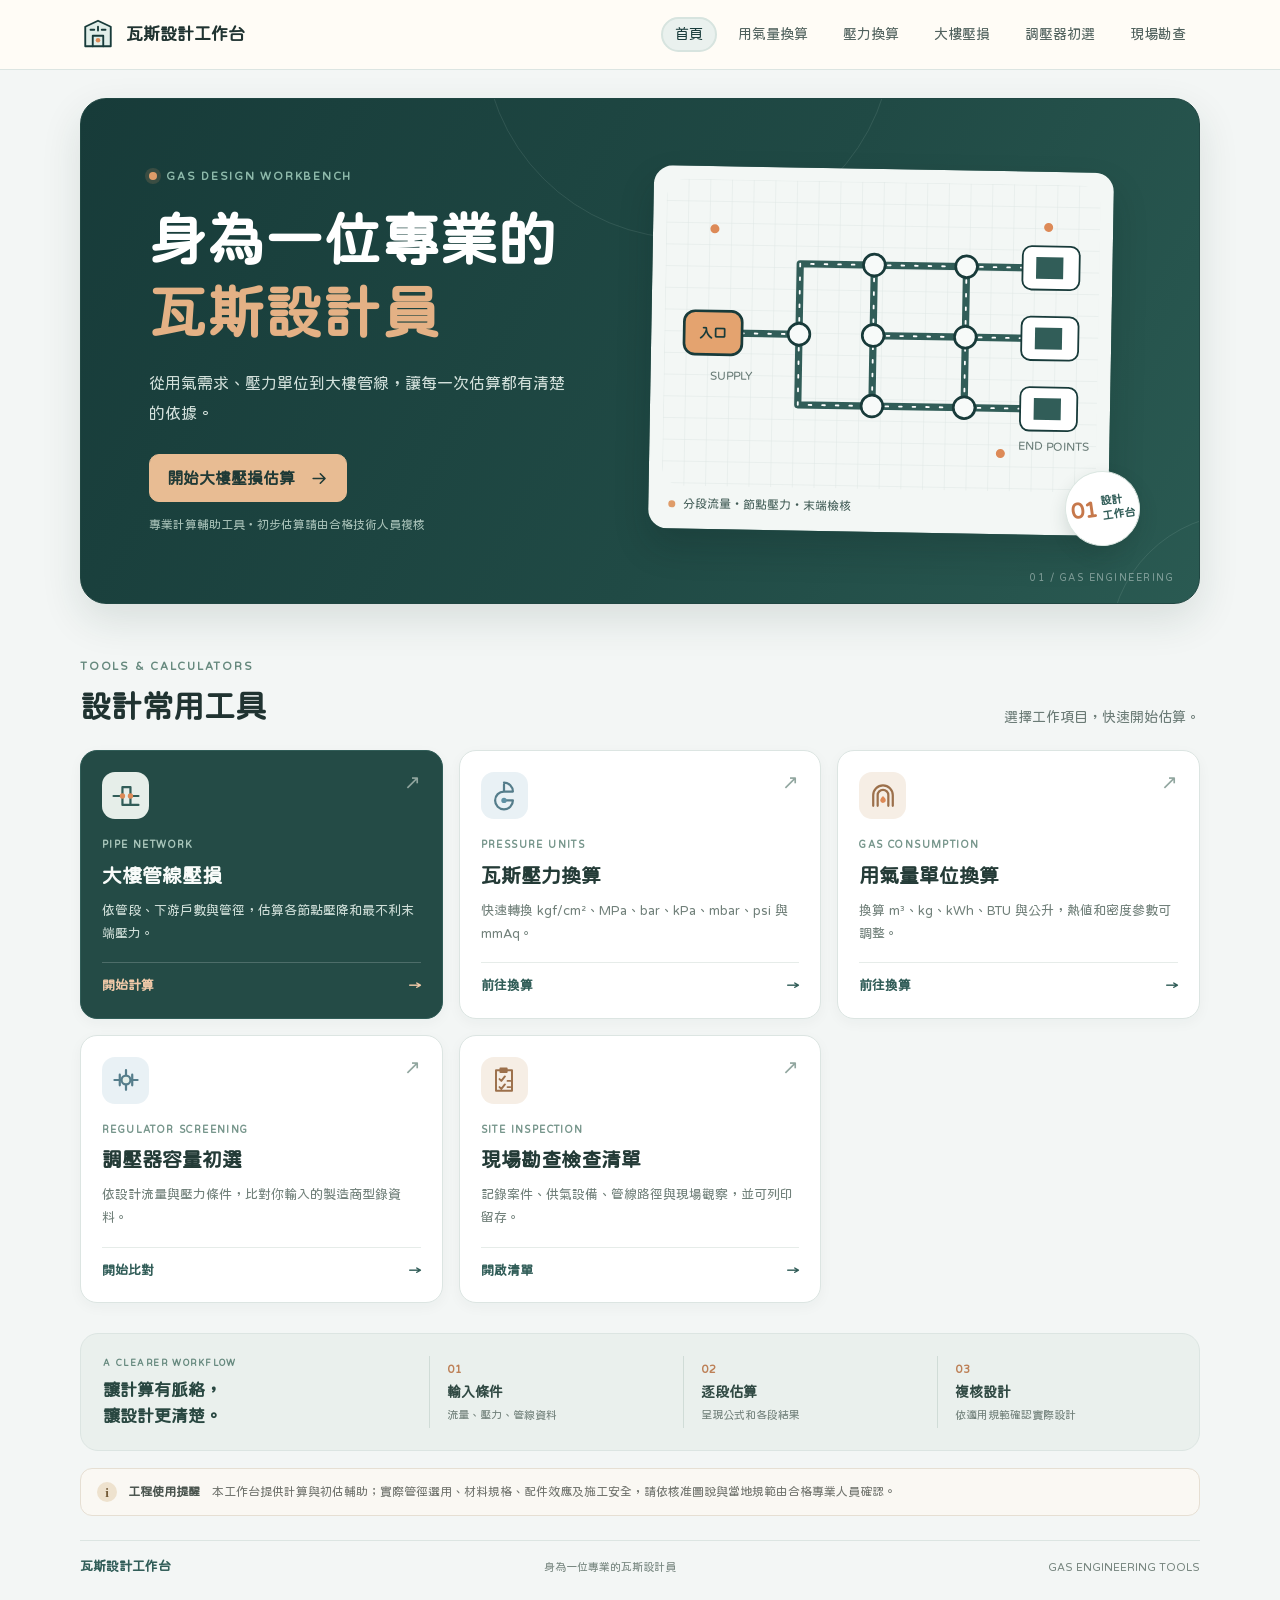
==== commit 6b782c96: "Add regulator screening and site checklist tools Co-authored-by: Copilot <223556219+Copilot@users.no" ====
--- a/index.html
+++ b/index.html
@@ -26,6 +26,8 @@
       <a class="page-nav__link" href="consumption.html">用氣量換算</a>
       <a class="page-nav__link" href="pressure.html">壓力換算</a>
       <a class="page-nav__link" href="pipe-loss.html">大樓壓損</a>
+      <a class="page-nav__link" href="regulator.html">調壓器初選</a>
+      <a class="page-nav__link" href="checklist.html">現場勘查</a>
     </nav>
   </header>
 
@@ -123,6 +125,32 @@
           <p>換算 m³、kg、kWh、BTU 與公升，熱值和密度參數可調整。</p>
           <span class="tool-card__link">前往換算 <span aria-hidden="true">→</span></span>
         </a>
+
+        <a class="tool-card" href="regulator.html">
+          <div class="tool-card__top">
+            <span class="tool-card__icon tool-card__icon--blue" aria-hidden="true">
+              <svg viewBox="0 0 36 36"><path d="M5 18h6m14 0h6M11 12v12m14-12v12M11 18h14M18 7v5m0 12v5" fill="none" stroke="currentColor" stroke-width="2.5" stroke-linecap="round"/><circle cx="18" cy="18" r="5" fill="#e3eee9" stroke="currentColor" stroke-width="2.5"/></svg>
+            </span>
+            <span class="tool-card__arrow" aria-hidden="true">↗</span>
+          </div>
+          <span class="tool-card__eyebrow">REGULATOR SCREENING</span>
+          <h3>調壓器容量初選</h3>
+          <p>依設計流量與壓力條件，比對你輸入的製造商型錄資料。</p>
+          <span class="tool-card__link">開始比對 <span aria-hidden="true">→</span></span>
+        </a>
+
+        <a class="tool-card" href="checklist.html">
+          <div class="tool-card__top">
+            <span class="tool-card__icon tool-card__icon--sand" aria-hidden="true">
+              <svg viewBox="0 0 36 36"><path d="M12 7h15v23H9V7h3m2 0V5h7v4h-7Zm-1 10 2 2 4-5m-6 12 2 2 4-5m3-4h3m-3 7h3" fill="none" stroke="currentColor" stroke-width="2.2" stroke-linecap="round" stroke-linejoin="round"/></svg>
+            </span>
+            <span class="tool-card__arrow" aria-hidden="true">↗</span>
+          </div>
+          <span class="tool-card__eyebrow">SITE INSPECTION</span>
+          <h3>現場勘查檢查清單</h3>
+          <p>記錄案件、供氣設備、管線路徑與現場觀察，並可列印留存。</p>
+          <span class="tool-card__link">開啟清單 <span aria-hidden="true">→</span></span>
+        </a>
       </div>
     </section>
 
--- a/gas.css
+++ b/gas.css
@@ -194,6 +194,12 @@
   .building-fields { grid-template-columns: 1fr; gap: 11px; }
   .field--unit { max-width: none; }
   .result-card { padding: 11px; }
+}
+
+@media (max-width: 760px) {
+  .topbar { flex-direction: column; align-items: stretch; }
+  .brand { align-self: center; }
+  .page-nav { justify-content: center; }
 }
 
 @media (prefers-reduced-motion: reduce) {
@@ -318,3 +324,40 @@
   .home-disclaimer { padding: 11px; }
   .home-footer { align-items: flex-start; flex-direction: column; gap: 4px; }
 }
+
+.candidate-card, .checklist-section { margin-top: 20px; padding: clamp(18px, 4vw, 26px); }
+.regulator-results-card { margin-top: 24px; }
+.candidate-table-wrap { overflow-x: auto; border: 2px solid var(--ink); border-radius: 14px; background: white; -webkit-overflow-scrolling: touch; }
+.candidate-table { width: 100%; min-width: 970px; border-collapse: collapse; }
+.candidate-table th, .candidate-table td { border: 1px solid #b9b3a9; padding: 7px; text-align: left; vertical-align: middle; }
+.candidate-table thead th { background: #eaf5f8; font-size: 13px; white-space: nowrap; }
+.candidate-table input { width: 100%; min-width: 88px; min-height: 40px; border: 1.5px solid #827b71; border-radius: 8px; background: var(--paper); padding: 5px 7px; }
+.candidate-table td:first-child input { min-width: 130px; }
+.candidate-remove { min-height: 36px; border: 1.5px solid var(--ink); border-radius: 8px; background: #fff0ec; padding: 4px 8px; cursor: pointer; white-space: nowrap; }
+.candidate-result { margin: 15px 0 0; border: 2px dashed var(--ink); border-radius: 12px; background: #fff3d4; padding: 12px 14px; }
+.candidate-result[data-state="ok"] { background: #eef6e8; }
+.candidate-result[data-state="error"] { background: #fff0ec; color: #8c2822; }
+.candidate-result-list { display: grid; gap: 9px; margin-top: 14px; }
+.candidate-result-item { display: grid; grid-template-columns: minmax(120px, .7fr) minmax(0, 2fr); gap: 12px; border: 1px solid #dce5e2; border-radius: 12px; background: white; padding: 12px 14px; }
+.candidate-result-item strong { overflow-wrap: anywhere; }
+.candidate-result-item span { color: var(--muted); }
+.checklist-meta { display: grid; grid-template-columns: repeat(2, minmax(0, 1fr)); gap: 14px; }
+.checklist-section h2 { margin: 0 0 14px; font-size: 21px; }
+.checklist-items { display: grid; gap: 10px; }
+.checklist-item { display: flex; align-items: flex-start; gap: 10px; border: 1px solid #dce5e2; border-radius: 11px; background: white; padding: 10px 12px; }
+.checklist-item input { width: 20px; height: 20px; flex: 0 0 20px; margin: 3px 0 0; accent-color: #315d58; }
+.checklist-item span { min-width: 0; }
+.checklist-section textarea { width: 100%; min-height: 96px; border: 1.5px solid #827b71; border-radius: 10px; background: white; padding: 10px; resize: vertical; }
+.checklist-status { min-height: 1.5em; margin: 10px 0 0; color: #315d58; font-size: 14px; }
+.checklist-actions { display: flex; flex-wrap: wrap; gap: 10px; margin-top: 16px; }
+.checklist-actions .button--danger { background: #fff0ec; }
+.regulator-note { margin: 13px 0 0; color: var(--muted); font-size: 13px; }
+@media (max-width: 640px) {
+  .checklist-meta, .candidate-result-item { grid-template-columns: 1fr; }
+}
+@media print {
+  .topbar, .checklist-actions, .footer, .checklist-status { display: none !important; }
+  body { background: white; }
+  .page { width: 100%; }
+  .card, .checklist-section { break-inside: avoid; box-shadow: none; }
+}
